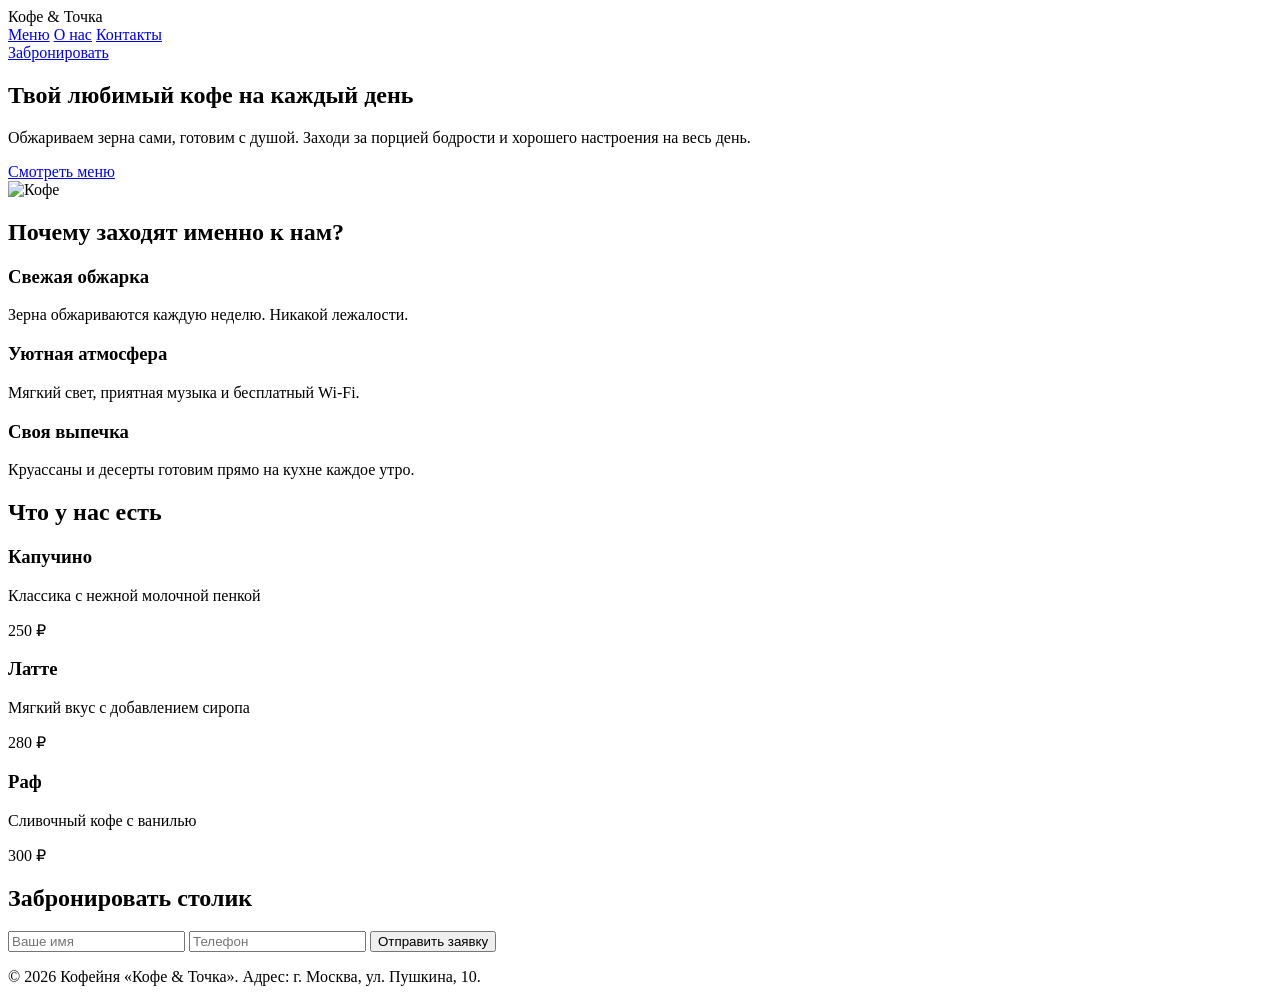
==== index.html @ ec397936 "Update and rename coffe.html to index.html" ====
<!DOCTYPE html>
<html lang="ru">
<head>
    <meta charset="UTF-8">
    <meta name="viewport" content="width=device-width, initial-scale=1.0">
    <title>Кофе & Точка</title>
    <link rel="stylesheet" href="csspr/coffe.css">
</head>
<body>
    <header class="top-bar">
        <div class="brand">Кофе & Точка</div>
        <nav class="links">
            <a href="#menu">Меню</a>
            <a href="#about">О нас</a>
            <a href="#contacts">Контакты</a>
        </nav>
        <a href="#form" class="btn-top">Забронировать</a>
    </header>

    <section class="intro">
        <div class="intro-text">
            <h1>Твой любимый кофе на каждый день</h1>
            <p>Обжариваем зерна сами, готовим с душой. Заходи за порцией бодрости и хорошего настроения на весь день.</p>
            <a href="#menu" class="btn-intro">Смотреть меню</a>
        </div>
        <div class="intro-img">
            <img src="https://images.unsplash.com/photo-1497935586351-b67a49e012bf?q=80&w=600" alt="Кофе">
        </div>
    </section>

    <section class="why-us" id="about">
        <h2>Почему заходят именно к нам?</h2>
        <div class="features">
            <div class="feat">
                <h3>Свежая обжарка</h3>
                <p>Зерна обжариваются каждую неделю. Никакой лежалости.</p>
            </div>
            <div class="feat">
                <h3>Уютная атмосфера</h3>
                <p>Мягкий свет, приятная музыка и бесплатный Wi-Fi.</p>
            </div>
            <div class="feat">
                <h3>Своя выпечка</h3>
                <p>Круассаны и десерты готовим прямо на кухне каждое утро.</p>
            </div>
        </div>
    </section>

    <section class="menu-section" id="menu">
        <h2>Что у нас есть</h2>
        <div class="menu-grid">
            <div class="menu-item">
                <h3>Капучино</h3>
                <p>Классика с нежной молочной пенкой</p>
                <span class="cost">250 ₽</span>
            </div>
            <div class="menu-item">
                <h3>Латте</h3>
                <p>Мягкий вкус с добавлением сиропа</p>
                <span class="cost">280 ₽</span>
            </div>
            <div class="menu-item">
                <h3>Раф</h3>
                <p>Сливочный кофе с ванилью</p>
                <span class="cost">300 ₽</span>
            </div>
        </div>
    </section>

    <section class="booking" id="form">
        <h2>Забронировать столик</h2>
        <form class="form-inline">
            <input type="text" placeholder="Ваше имя" required>
            <input type="tel" placeholder="Телефон" required>
            <button type="submit" class="btn-send">Отправить заявку</button>
        </form>
    </section>

    <footer id="contacts">
        <p>© 2026 Кофейня «Кофе & Точка». Адрес: г. Москва, ул. Пушкина, 10.</p>
    </footer>
</body>
</html>
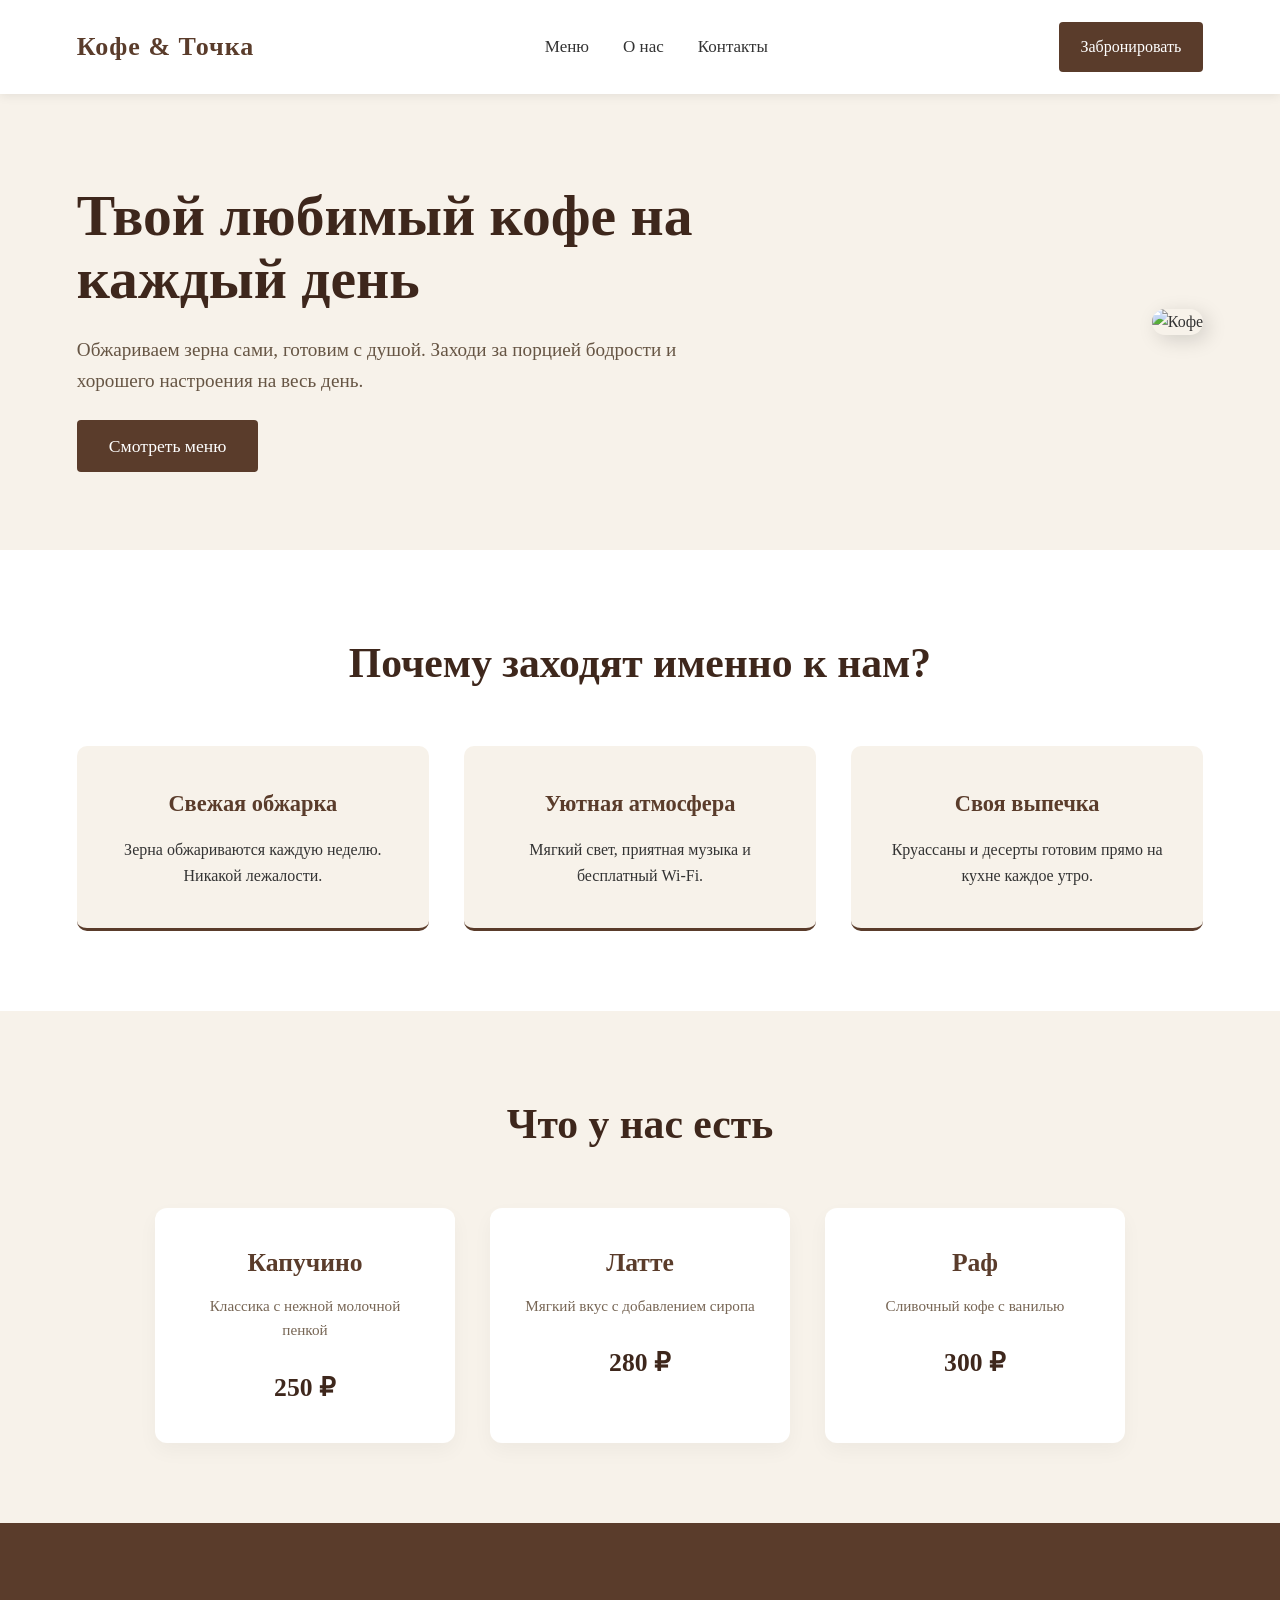
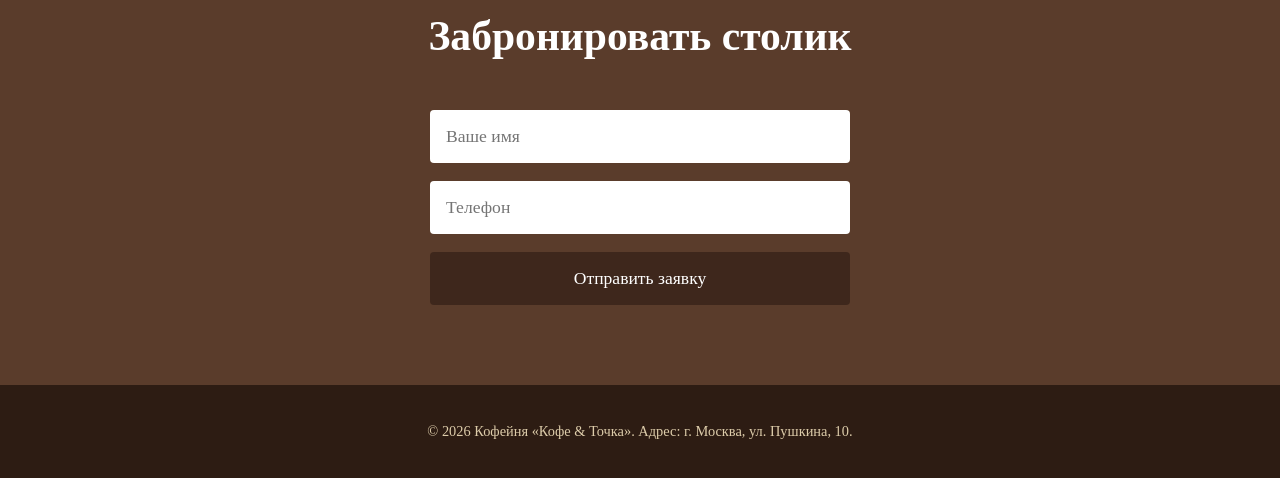
==== commit f412f595: "Update index.html" ====
--- a/index.html
+++ b/index.html
@@ -4,7 +4,7 @@
     <meta charset="UTF-8">
     <meta name="viewport" content="width=device-width, initial-scale=1.0">
     <title>Кофе & Точка</title>
-    <link rel="stylesheet" href="csspr/coffe.css">
+    <link rel="stylesheet" href="style.css">
 </head>
 <body>
     <header class="top-bar">
@@ -81,3 +81,4 @@
     </footer>
 </body>
 </html>
+
--- a/style.css
+++ b/style.css
@@ -0,0 +1,219 @@
+* {
+    margin: 0;
+    padding: 0;
+    box-sizing: border-box;
+}
+
+body {
+    background-color: #f7f2ea;
+    color: #333;
+    font-family: 'Georgia', serif;
+    line-height: 1.6;
+}
+
+.top-bar {
+    display: flex;
+    justify-content: space-between;
+    align-items: center;
+    padding: 22px 6%;
+    background: #fff;
+    box-shadow: 0 2px 10px rgba(0,0,0,0.08);
+    position: sticky;
+    top: 0;
+    z-index: 10;
+}
+
+.brand {
+    font-size: 26px;
+    font-weight: bold;
+    color: #5a3c2b;
+    letter-spacing: 1px;
+}
+
+.links a {
+    margin: 0 15px;
+    text-decoration: none;
+    color: #333;
+    font-size: 17px;
+}
+
+.btn-top {
+    background: #5a3c2b;
+    color: #fff;
+    padding: 12px 22px;
+    border-radius: 4px;
+    text-decoration: none;
+    transition: 0.3s;
+}
+
+.btn-top:hover {
+    background: #3e271c;
+}
+
+.intro {
+    display: flex;
+    align-items: center;
+    justify-content: space-between;
+    padding: 90px 6%;
+    gap: 50px;
+}
+
+.intro-text {
+    width: 55%;
+}
+
+.intro-text h1 {
+    font-size: 3.6em;
+    margin-bottom: 25px;
+    color: #3e271c;
+    line-height: 1.1;
+}
+
+.intro-text p {
+    font-size: 1.2em;
+    margin-bottom: 35px;
+    color: #665544;
+}
+
+.btn-intro {
+    background: #5a3c2b;
+    color: #fff;
+    padding: 16px 32px;
+    border-radius: 4px;
+    text-decoration: none;
+    font-size: 1.1em;
+}
+
+.intro-img img {
+    width: 100%;
+    max-width: 450px;
+    border-radius: 15px;
+    box-shadow: 5px 5px 20px rgba(0,0,0,0.15);
+}
+
+.why-us {
+    padding: 80px 6%;
+    text-align: center;
+    background: #fff;
+}
+
+.why-us h2 {
+    font-size: 2.6em;
+    color: #3e271c;
+    margin-bottom: 50px;
+}
+
+.features {
+    display: flex;
+    justify-content: space-between;
+    gap: 35px;
+}
+
+.feat {
+    background: #f7f2ea;
+    padding: 40px 25px;
+    border-radius: 10px;
+    flex: 1;
+    border-bottom: 3px solid #5a3c2b;
+}
+
+.feat h3 {
+    color: #5a3c2b;
+    margin-bottom: 15px;
+    font-size: 1.4em;
+}
+
+.menu-section {
+    padding: 80px 6%;
+    text-align: center;
+}
+
+.menu-section h2 {
+    font-size: 2.6em;
+    color: #3e271c;
+    margin-bottom: 50px;
+}
+
+.menu-grid {
+    display: flex;
+    justify-content: center;
+    gap: 35px;
+    flex-wrap: wrap;
+}
+
+.menu-item {
+    background: #fff;
+    padding: 35px;
+    border-radius: 12px;
+    box-shadow: 0 8px 20px rgba(0,0,0,0.04);
+    width: 300px;
+}
+
+.menu-item h3 {
+    font-size: 1.6em;
+    margin-bottom: 10px;
+    color: #5a3c2b;
+}
+
+.menu-item p {
+    color: #776655;
+    margin-bottom: 25px;
+    font-size: 0.95em;
+}
+
+.cost {
+    font-size: 1.6em;
+    font-weight: bold;
+    color: #3e271c;
+}
+
+.booking {
+    padding: 80px 6%;
+    background: #5a3c2b;
+    text-align: center;
+}
+
+.booking h2 {
+    color: #fff;
+    font-size: 2.6em;
+    margin-bottom: 40px;
+}
+
+.form-inline {
+    display: flex;
+    flex-direction: column;
+    max-width: 420px;
+    margin: 0 auto;
+    gap: 18px;
+}
+
+.form-inline input {
+    padding: 16px;
+    border-radius: 4px;
+    border: none;
+    font-size: 1.1em;
+    font-family: 'Georgia', serif;
+}
+
+.btn-send {
+    padding: 16px;
+    background: #3e271c;
+    color: #fff;
+    border: none;
+    border-radius: 4px;
+    font-size: 1.1em;
+    cursor: pointer;
+    font-family: 'Georgia', serif;
+}
+
+.btn-send:hover {
+    background: #2d1c13;
+}
+
+footer {
+    background: #2d1c13;
+    color: #ddccaa;
+    text-align: center;
+    padding: 35px;
+    font-size: 0.9em;
+}
